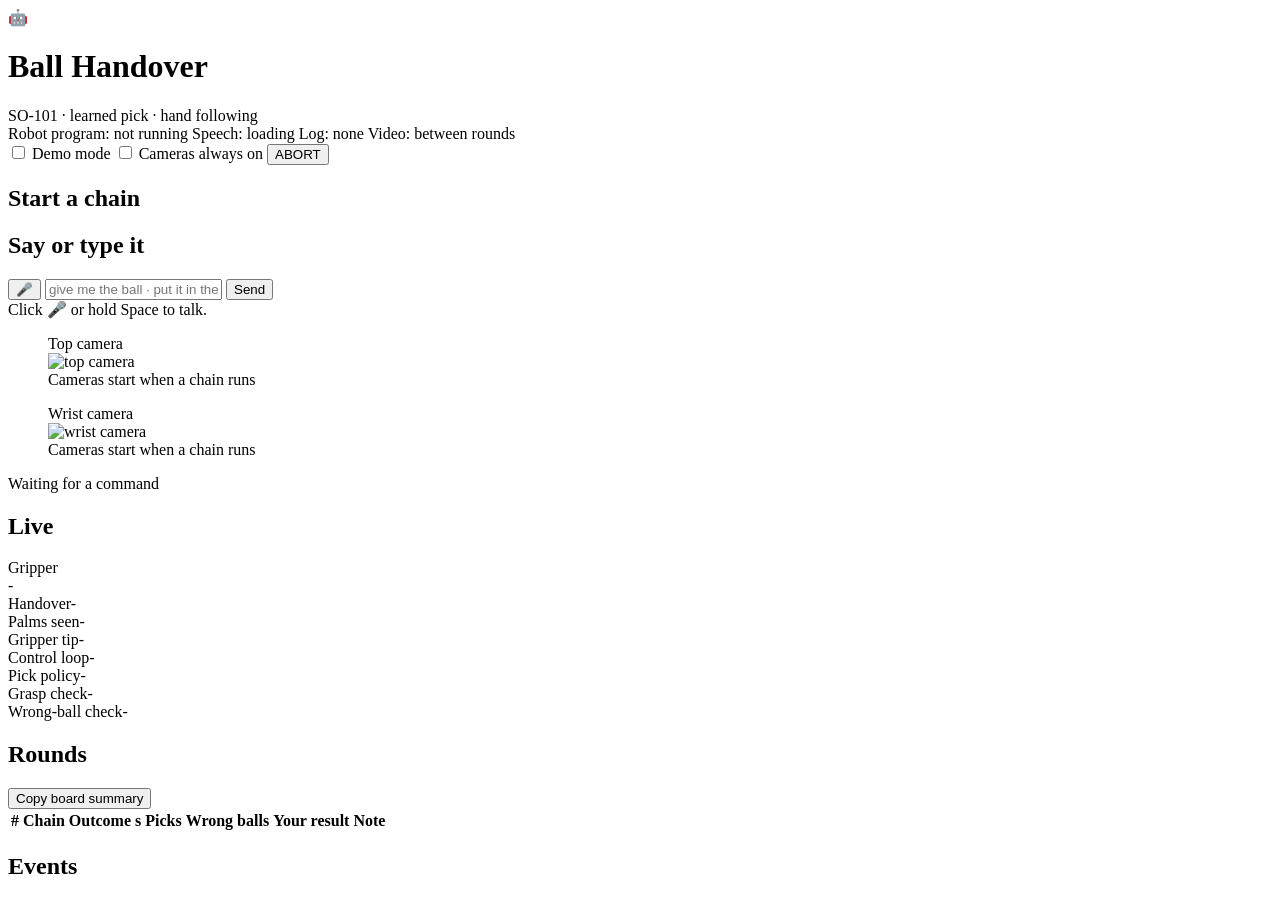
==== scripts/dashboard/static/index.html @ df3107eb "dashboard: a video of every round next to the log, both cameras, frame times on the log's clock <log" ====
<!doctype html>
<html lang="en">
<head>
  <meta charset="utf-8">
  <meta name="viewport" content="width=device-width, initial-scale=1">
  <title>Ball Handover</title>
  <link rel="stylesheet" href="/static/style.css">
</head>
<body>
  <header>
    <div class="title">
      <span class="logo">🤖</span>
      <div>
        <h1>Ball Handover</h1>
        <div class="subtitle">SO-101 · learned pick · hand following</div>
      </div>
    </div>
    <div class="badges">
      <span id="badge-robot" class="badge off">Robot program: not running</span>
      <span id="badge-speech" class="badge debug">Speech: loading</span>
      <span id="badge-log" class="badge debug">Log: none</span>
      <span id="badge-rec" class="badge debug">Video: between rounds</span>
    </div>
    <div class="header-actions">
      <label class="toggle"><input type="checkbox" id="toggle-demo"> Demo mode</label>
      <label class="toggle debug"><input type="checkbox" id="toggle-cameras"> Cameras always on</label>
      <button id="abort" class="abort" title="Same as a + Enter in the robot program. The power switch is the real stop.">ABORT</button>
    </div>
  </header>

  <main>
    <section class="panel left">
      <h2>Start a chain</h2>
      <div id="tiles" class="tiles"></div>
      <div id="tiles-note" class="note"></div>

      <h2>Say or type it</h2>
      <div id="chat" class="chat"></div>
      <form id="chat-form" class="chat-form">
        <button type="button" id="mic" class="mic" title="Click to talk, click again to send. Or hold Space.">🎤</button>
        <input id="chat-input" autocomplete="off" placeholder="give me the ball · put it in the container">
        <button type="submit">Send</button>
      </form>
      <div id="mic-state" class="note">Click 🎤 or hold Space to talk.</div>
    </section>

    <section class="panel centre">
      <div class="cameras">
        <figure>
          <figcaption>Top camera</figcaption>
          <div class="feed" id="feed-top"><img alt="top camera"><div class="idle">Cameras start when a chain runs</div></div>
        </figure>
        <figure>
          <figcaption>Wrist camera</figcaption>
          <div class="feed" id="feed-wrist"><img alt="wrist camera"><div class="idle">Cameras start when a chain runs</div></div>
        </figure>
      </div>
      <div class="round-head">
        <div id="round-title" class="round-title">Waiting for a command</div>
        <div id="round-chain" class="round-chain"></div>
      </div>
      <div id="states" class="states"></div>
      <div class="budget"><div id="budget-bar"></div><span id="budget-text"></span></div>
    </section>

    <section class="panel right debug">
      <h2>Live</h2>
      <div class="live">
        <div class="metric">
          <label>Gripper</label>
          <div class="gauge"><div class="band" id="hold-band"></div><div class="needle" id="gripper-needle"></div></div>
          <span id="gripper-value">-</span>
        </div>
        <div class="metric"><label>Handover</label><span id="give-mode" class="chip">-</span></div>
        <div class="metric"><label>Palms seen</label><span id="palms">-</span></div>
        <div class="metric"><label>Gripper tip</label><span id="tip">-</span></div>
        <div class="metric"><label>Control loop</label><span id="loop-hz">-</span></div>
        <div class="metric"><label>Pick policy</label><span id="policy" class="small">-</span></div>
        <div class="metric"><label>Grasp check</label><span id="grasp" class="small">-</span></div>
        <div class="metric"><label>Wrong-ball check</label><span id="held" class="small">-</span></div>
      </div>
    </section>
  </main>

  <section class="panel bottom debug">
    <div class="bottom-head">
      <h2>Rounds</h2>
      <div id="tally" class="tally"></div>
      <button id="summary">Copy board summary</button>
    </div>
    <table class="rounds">
      <thead><tr><th>#</th><th>Chain</th><th>Outcome</th><th>s</th><th>Picks</th><th>Wrong balls</th><th>Your result</th><th>Note</th></tr></thead>
      <tbody id="rounds"></tbody>
    </table>
    <h2>Events</h2>
    <div id="events" class="events"></div>
  </section>

  <dialog id="summary-dialog">
    <p>Copied to the clipboard. Paste it on the board:</p>
    <textarea id="summary-text" rows="14" readonly></textarea>
    <form method="dialog"><button>Close</button></form>
  </dialog>

  <script src="/static/app.js"></script>
</body>
</html>
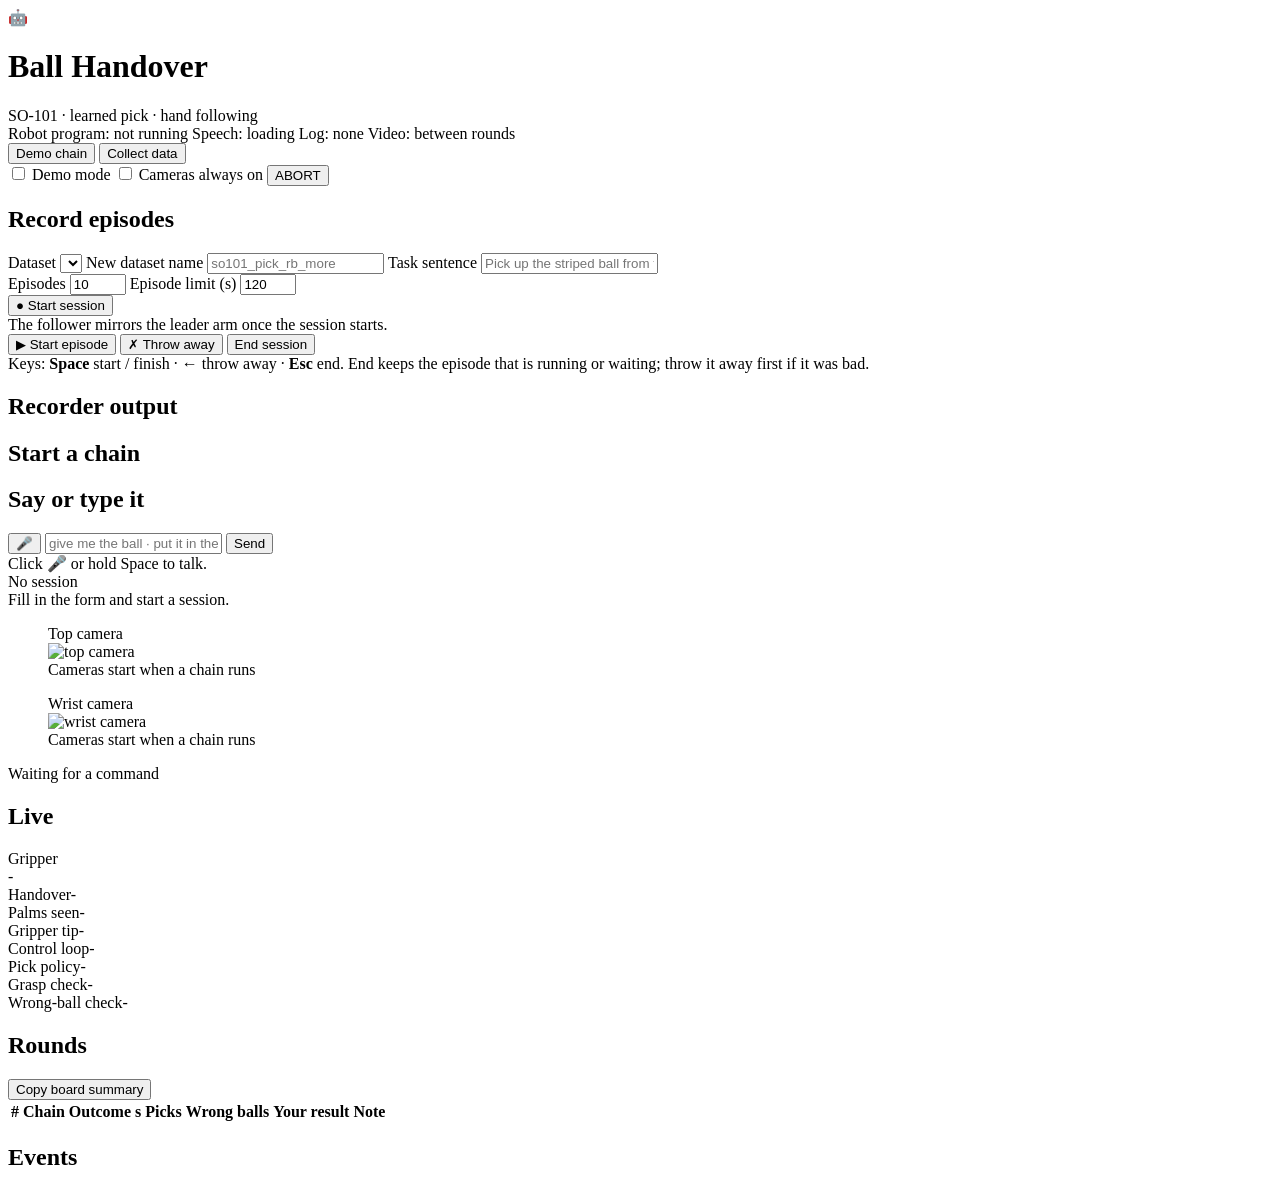
==== commit 4686c501: "dashboard: record episodes from the page (Collect data), the same lerobot-record run as record.sh sc" ====
--- a/scripts/dashboard/static/index.html
+++ b/scripts/dashboard/static/index.html
@@ -19,17 +19,53 @@
       <span id="badge-robot" class="badge off">Robot program: not running</span>
       <span id="badge-speech" class="badge debug">Speech: loading</span>
       <span id="badge-log" class="badge debug">Log: none</span>
-      <span id="badge-rec" class="badge debug">Video: between rounds</span>
+      <span id="badge-rec" class="badge debug chain-only">Video: between rounds</span>
     </div>
     <div class="header-actions">
-      <label class="toggle"><input type="checkbox" id="toggle-demo"> Demo mode</label>
-      <label class="toggle debug"><input type="checkbox" id="toggle-cameras"> Cameras always on</label>
-      <button id="abort" class="abort" title="Same as a + Enter in the robot program. The power switch is the real stop.">ABORT</button>
+      <div class="modes">
+        <button id="mode-chain" class="mode">Demo chain</button>
+        <button id="mode-collect" class="mode">Collect data</button>
+      </div>
+      <label class="toggle chain-only"><input type="checkbox" id="toggle-demo"> Demo mode</label>
+      <label class="toggle debug chain-only"><input type="checkbox" id="toggle-cameras"> Cameras always on</label>
+      <button id="abort" class="abort chain-only" title="Same as a + Enter in the robot program. The power switch is the real stop.">ABORT</button>
     </div>
   </header>
 
   <main>
-    <section class="panel left">
+    <section class="panel left collect-only">
+      <h2>Record episodes</h2>
+      <form id="collect-form" class="collect-form">
+        <label>Dataset
+          <select id="collect-dataset"></select>
+        </label>
+        <label id="collect-new-label">New dataset name
+          <input id="collect-name" autocomplete="off" placeholder="so101_pick_rb_more">
+        </label>
+        <label>Task sentence
+          <input id="collect-task" autocomplete="off" placeholder="Pick up the striped ball from the bowl of red and blue balls">
+        </label>
+        <div id="collect-task-note" class="note"></div>
+        <div class="collect-numbers">
+          <label>Episodes <input id="collect-episodes" type="number" min="1" max="200" value="10"></label>
+          <label>Episode limit (s) <input id="collect-limit" type="number" min="10" max="600" value="120"></label>
+        </div>
+        <button id="collect-start" class="collect-start" type="submit">● Start session</button>
+        <div id="collect-start-note" class="note">The follower mirrors the leader arm once the session starts.</div>
+      </form>
+
+      <div class="collect-controls">
+        <button id="collect-next" class="ctl next" title="Space">▶ Start episode</button>
+        <button id="collect-discard" class="ctl discard" title="Left arrow">✗ Throw away</button>
+        <button id="collect-stop" class="ctl stop" title="Esc">End session</button>
+        <button id="collect-force" class="ctl force" hidden>Force stop (Ctrl+C)</button>
+      </div>
+      <div class="note">Keys: <b>Space</b> start / finish · <b>←</b> throw away · <b>Esc</b> end. End keeps the episode that is running or waiting; throw it away first if it was bad.</div>
+      <h2>Recorder output</h2>
+      <pre id="collect-output" class="collect-output"></pre>
+    </section>
+
+    <section class="panel left chain-only">
       <h2>Start a chain</h2>
       <div id="tiles" class="tiles"></div>
       <div id="tiles-note" class="note"></div>
@@ -45,6 +81,12 @@
     </section>
 
     <section class="panel centre">
+      <div id="collect-banner" class="collect-banner collect-only">
+        <div id="collect-title" class="collect-title">No session</div>
+        <div id="collect-hint" class="collect-hint">Fill in the form and start a session.</div>
+        <div class="budget"><div id="collect-bar"></div><span id="collect-time"></span></div>
+      </div>
+      <div id="collect-counts" class="collect-counts collect-only"></div>
       <div class="cameras">
         <figure>
           <figcaption>Top camera</figcaption>
@@ -55,15 +97,15 @@
           <div class="feed" id="feed-wrist"><img alt="wrist camera"><div class="idle">Cameras start when a chain runs</div></div>
         </figure>
       </div>
-      <div class="round-head">
+      <div class="round-head chain-only">
         <div id="round-title" class="round-title">Waiting for a command</div>
         <div id="round-chain" class="round-chain"></div>
       </div>
-      <div id="states" class="states"></div>
-      <div class="budget"><div id="budget-bar"></div><span id="budget-text"></span></div>
+      <div id="states" class="states chain-only"></div>
+      <div class="budget chain-only"><div id="budget-bar"></div><span id="budget-text"></span></div>
     </section>
 
-    <section class="panel right debug">
+    <section class="panel right debug chain-only">
       <h2>Live</h2>
       <div class="live">
         <div class="metric">
@@ -82,7 +124,7 @@
     </section>
   </main>
 
-  <section class="panel bottom debug">
+  <section class="panel bottom debug chain-only">
     <div class="bottom-head">
       <h2>Rounds</h2>
       <div id="tally" class="tally"></div>
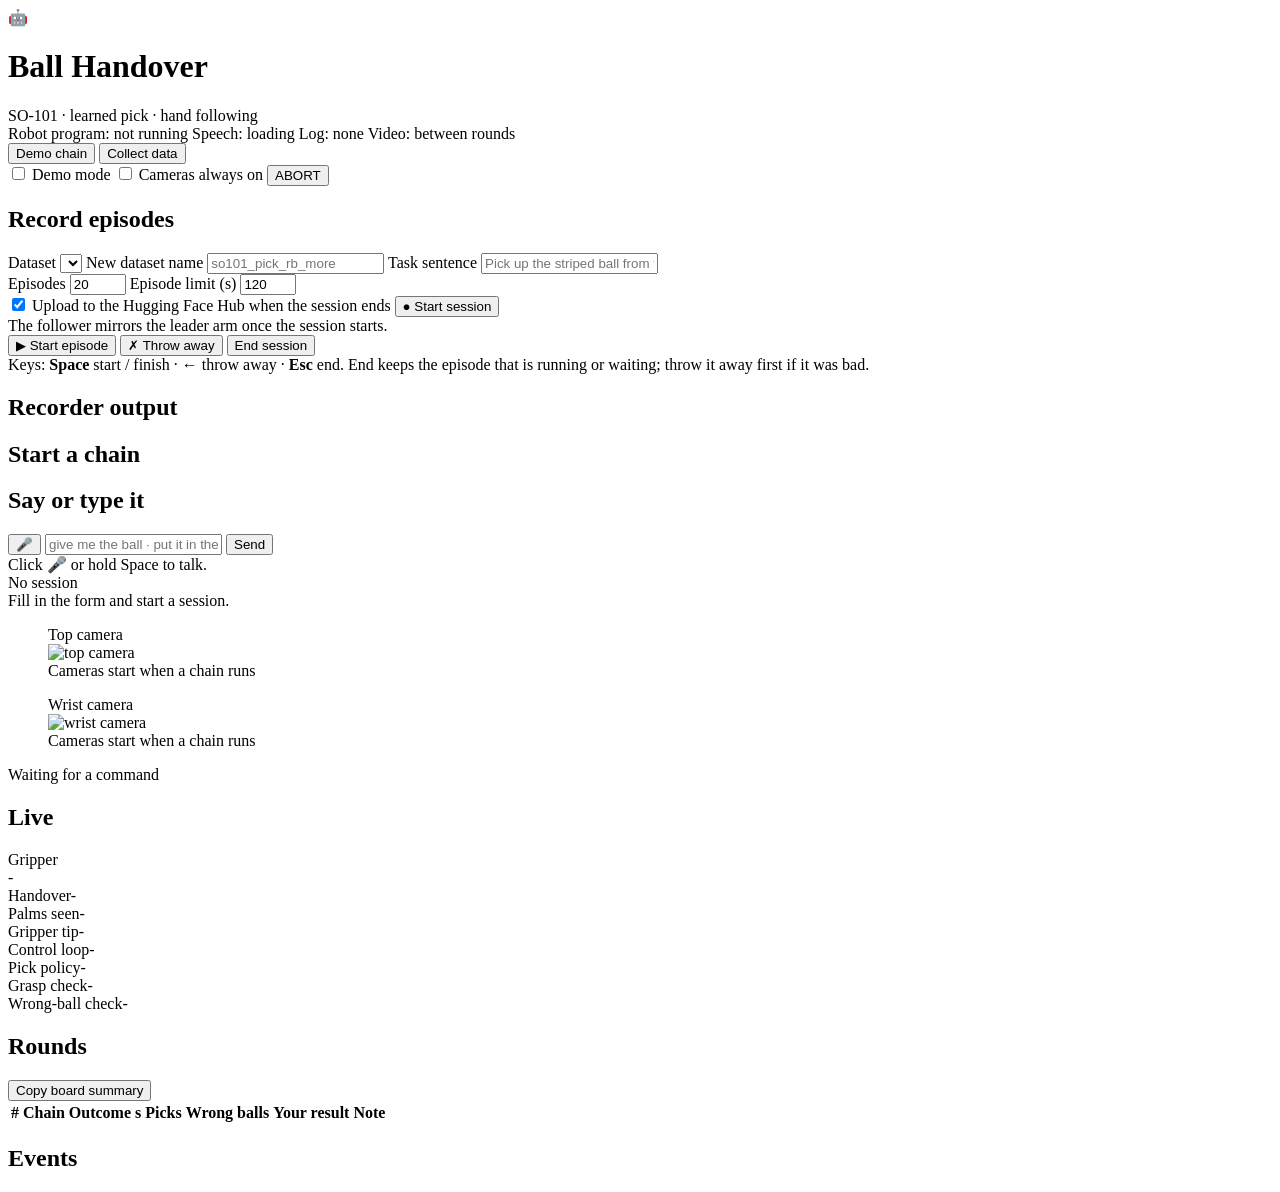
==== commit a31d5363: "dashboard: upload each collect session to the Hub when it ends, with retry; 20 episodes by default r" ====
--- a/scripts/dashboard/static/index.html
+++ b/scripts/dashboard/static/index.html
@@ -47,9 +47,10 @@
         </label>
         <div id="collect-task-note" class="note"></div>
         <div class="collect-numbers">
-          <label>Episodes <input id="collect-episodes" type="number" min="1" max="200" value="10"></label>
+          <label>Episodes <input id="collect-episodes" type="number" min="1" max="200" value="20"></label>
           <label>Episode limit (s) <input id="collect-limit" type="number" min="10" max="600" value="120"></label>
         </div>
+        <label class="check"><input id="collect-upload" type="checkbox" checked> Upload to the Hugging Face Hub when the session ends</label>
         <button id="collect-start" class="collect-start" type="submit">● Start session</button>
         <div id="collect-start-note" class="note">The follower mirrors the leader arm once the session starts.</div>
       </form>
@@ -59,6 +60,7 @@
         <button id="collect-discard" class="ctl discard" title="Left arrow">✗ Throw away</button>
         <button id="collect-stop" class="ctl stop" title="Esc">End session</button>
         <button id="collect-force" class="ctl force" hidden>Force stop (Ctrl+C)</button>
+        <button id="collect-upload-now" class="ctl upload" hidden>⇪ Upload to the Hub</button>
       </div>
       <div class="note">Keys: <b>Space</b> start / finish · <b>←</b> throw away · <b>Esc</b> end. End keeps the episode that is running or waiting; throw it away first if it was bad.</div>
       <h2>Recorder output</h2>
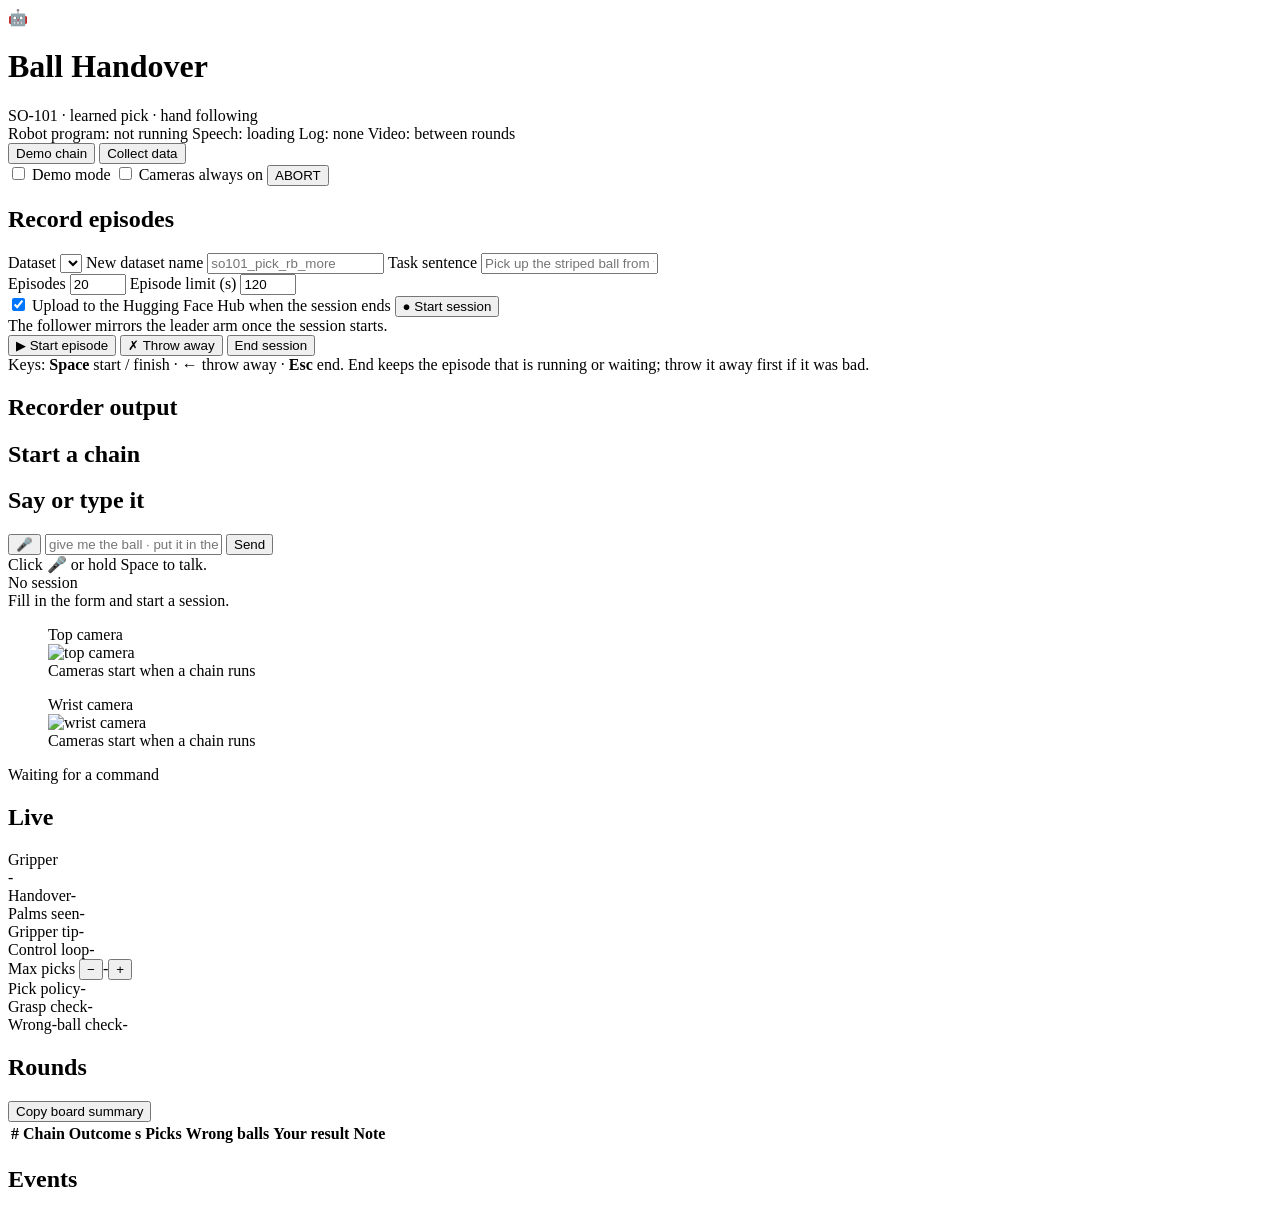
==== commit 6c825cb7: "dashboard: set max picks live from the Live panel, also during a round" ====
--- a/scripts/dashboard/static/index.html
+++ b/scripts/dashboard/static/index.html
@@ -119,6 +119,9 @@
         <div class="metric"><label>Palms seen</label><span id="palms">-</span></div>
         <div class="metric"><label>Gripper tip</label><span id="tip">-</span></div>
         <div class="metric"><label>Control loop</label><span id="loop-hz">-</span></div>
+        <div class="metric"><label>Max picks</label>
+          <span class="stepper"><button id="picks-down">−</button><span id="max-picks">-</span><button id="picks-up">+</button></span>
+        </div>
         <div class="metric"><label>Pick policy</label><span id="policy" class="small">-</span></div>
         <div class="metric"><label>Grasp check</label><span id="grasp" class="small">-</span></div>
         <div class="metric"><label>Wrong-ball check</label><span id="held" class="small">-</span></div>
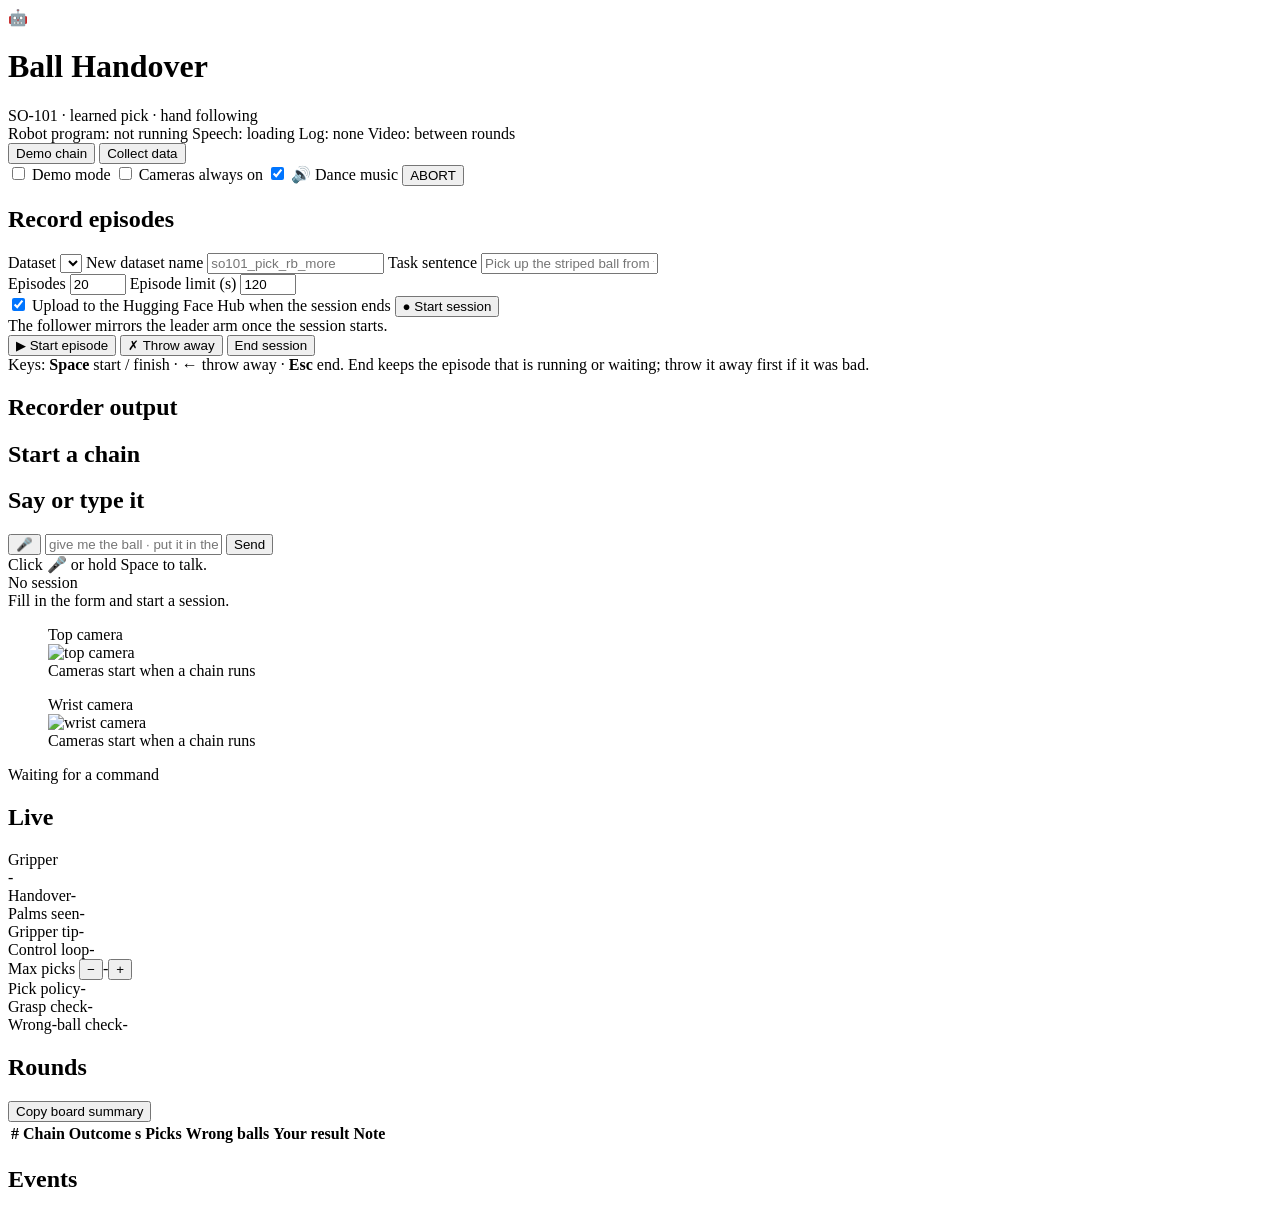
==== commit e235ae73: "dashboard: play 10 s of music when a dance starts The dashboard page plays a generated chiptune (or " ====
--- a/scripts/dashboard/static/index.html
+++ b/scripts/dashboard/static/index.html
@@ -28,6 +28,7 @@
       </div>
       <label class="toggle chain-only"><input type="checkbox" id="toggle-demo"> Demo mode</label>
       <label class="toggle debug chain-only"><input type="checkbox" id="toggle-cameras"> Cameras always on</label>
+      <label class="toggle chain-only" title="Plays on this computer's speakers when a dance starts"><input type="checkbox" id="toggle-music" checked> 🔊 Dance music</label>
       <button id="abort" class="abort chain-only" title="Same as a + Enter in the robot program. The power switch is the real stop.">ABORT</button>
     </div>
   </header>
@@ -149,6 +150,7 @@
     <form method="dialog"><button>Close</button></form>
   </dialog>
 
+  <script src="/static/music.js"></script>
   <script src="/static/app.js"></script>
 </body>
 </html>
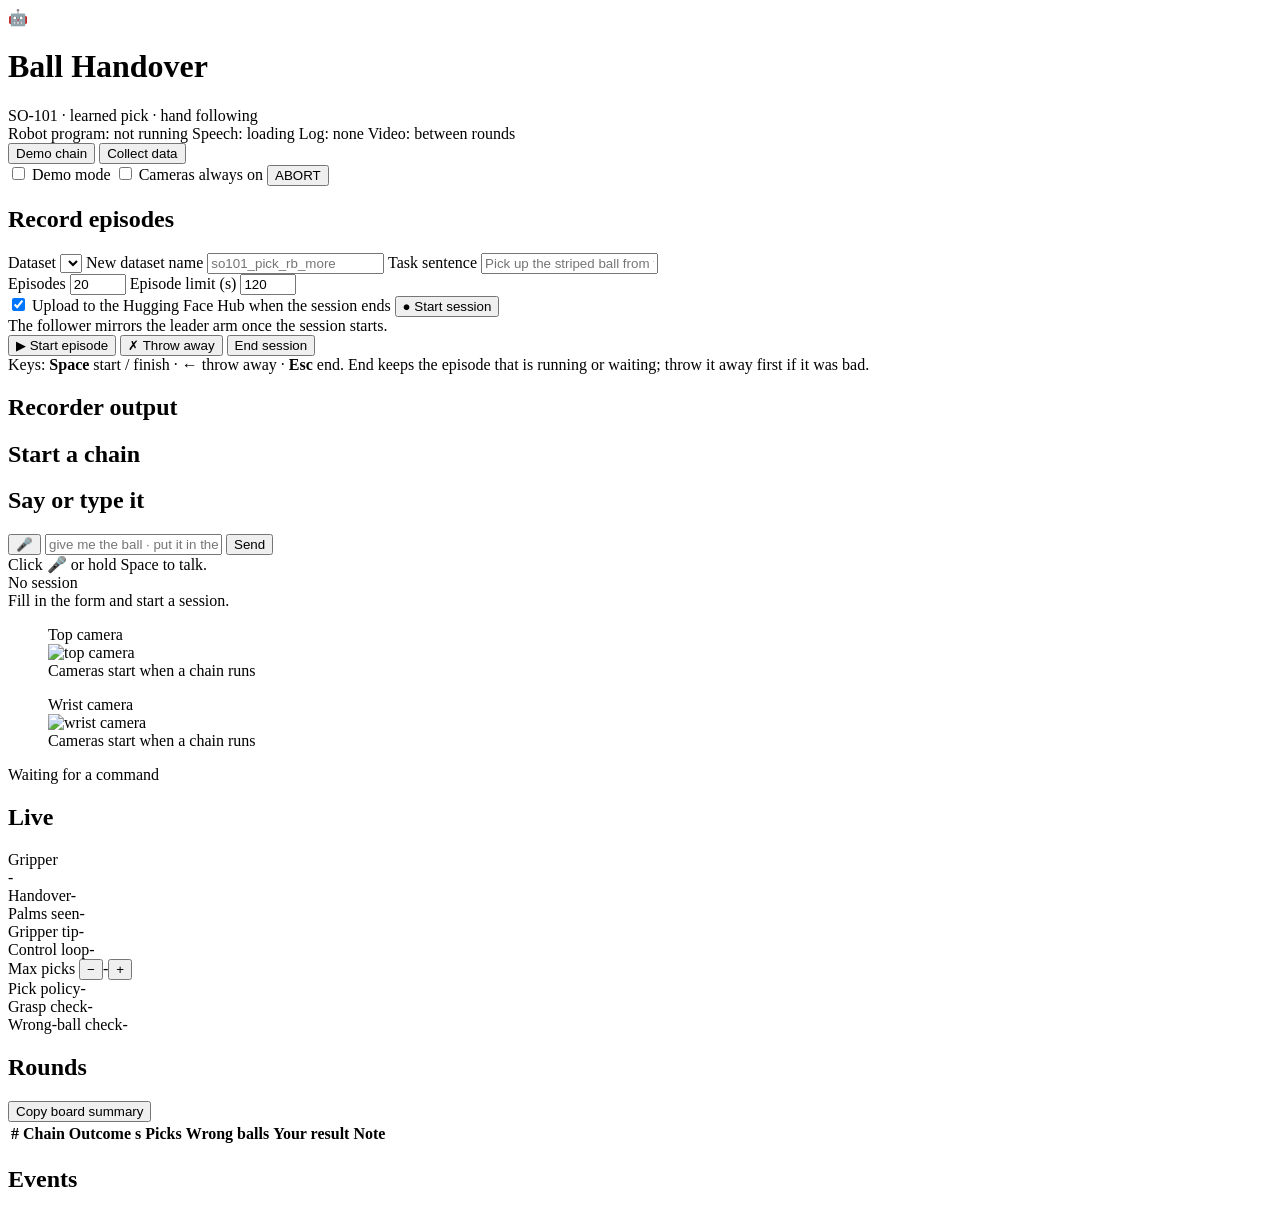
==== commit ceb2fa6d: "Merge main (#68, #69, #43) into multistep-supervisor # Conflicts: #	scripts/supervisor/commands.py #" ====
--- a/scripts/dashboard/static/index.html
+++ b/scripts/dashboard/static/index.html
@@ -28,7 +28,6 @@
       </div>
       <label class="toggle chain-only"><input type="checkbox" id="toggle-demo"> Demo mode</label>
       <label class="toggle debug chain-only"><input type="checkbox" id="toggle-cameras"> Cameras always on</label>
-      <label class="toggle chain-only" title="Plays on this computer's speakers when a dance starts"><input type="checkbox" id="toggle-music" checked> 🔊 Dance music</label>
       <button id="abort" class="abort chain-only" title="Same as a + Enter in the robot program. The power switch is the real stop.">ABORT</button>
     </div>
   </header>
@@ -150,7 +149,6 @@
     <form method="dialog"><button>Close</button></form>
   </dialog>
 
-  <script src="/static/music.js"></script>
   <script src="/static/app.js"></script>
 </body>
 </html>
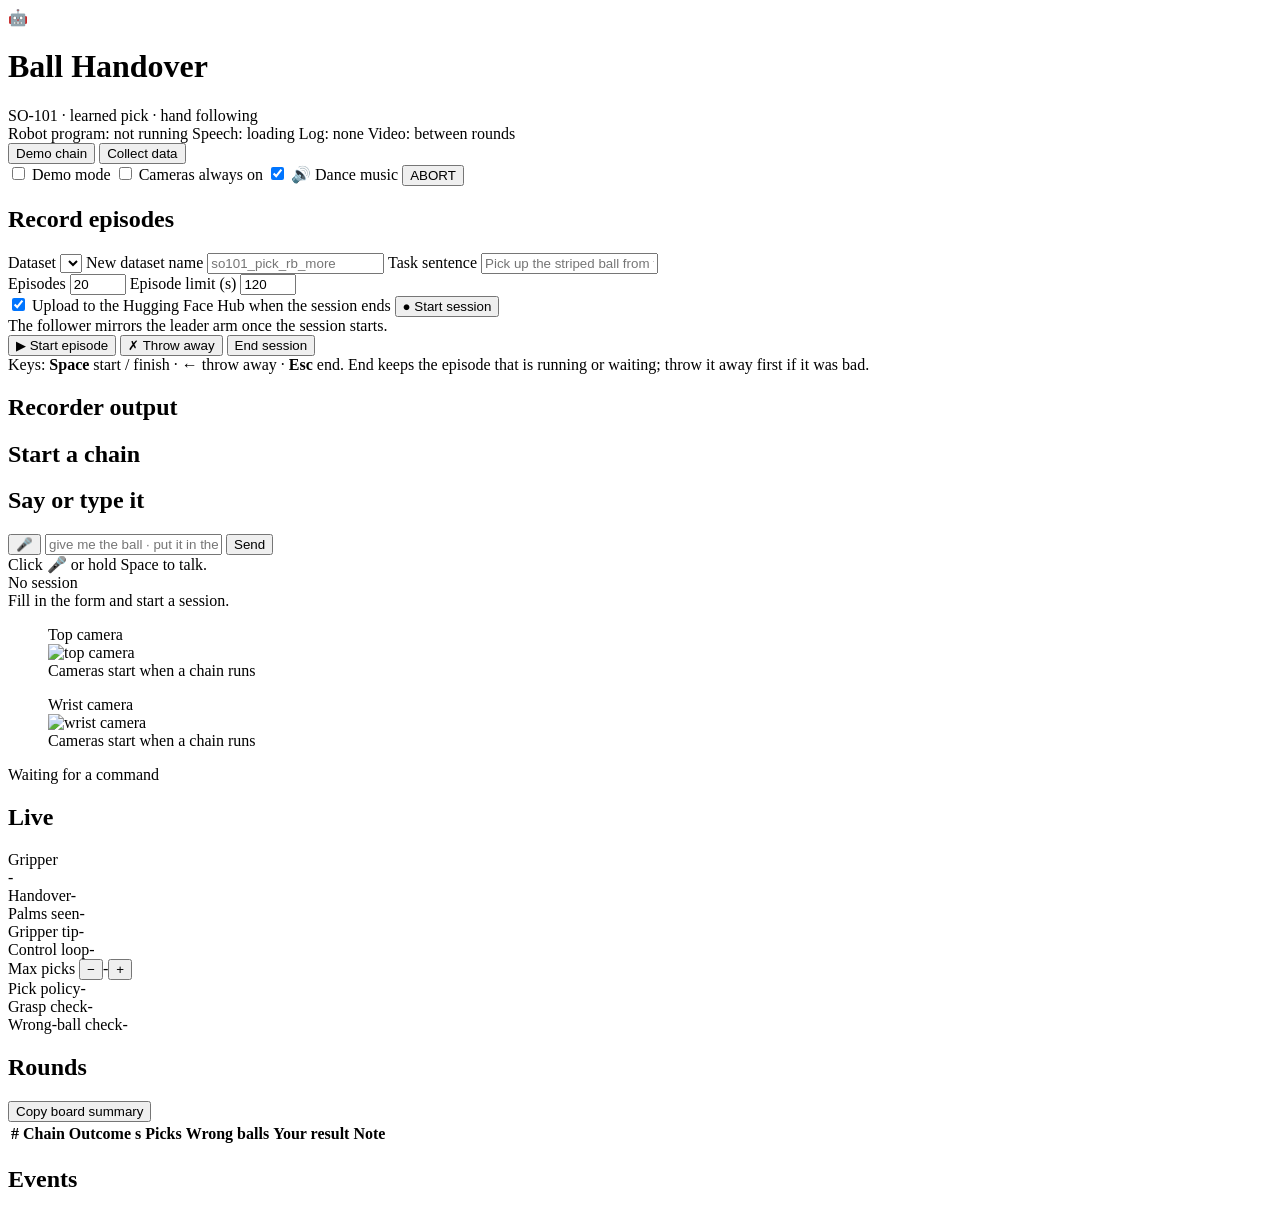
==== commit f5eaa2f4: "Merge main into Space0code/grey-out-bite" ====
--- a/scripts/dashboard/static/index.html
+++ b/scripts/dashboard/static/index.html
@@ -28,6 +28,7 @@
       </div>
       <label class="toggle chain-only"><input type="checkbox" id="toggle-demo"> Demo mode</label>
       <label class="toggle debug chain-only"><input type="checkbox" id="toggle-cameras"> Cameras always on</label>
+      <label class="toggle chain-only" title="Plays on this computer's speakers when a dance starts"><input type="checkbox" id="toggle-music" checked> 🔊 Dance music</label>
       <button id="abort" class="abort chain-only" title="Same as a + Enter in the robot program. The power switch is the real stop.">ABORT</button>
     </div>
   </header>
@@ -149,6 +150,7 @@
     <form method="dialog"><button>Close</button></form>
   </dialog>
 
+  <script src="/static/music.js"></script>
   <script src="/static/app.js"></script>
 </body>
 </html>
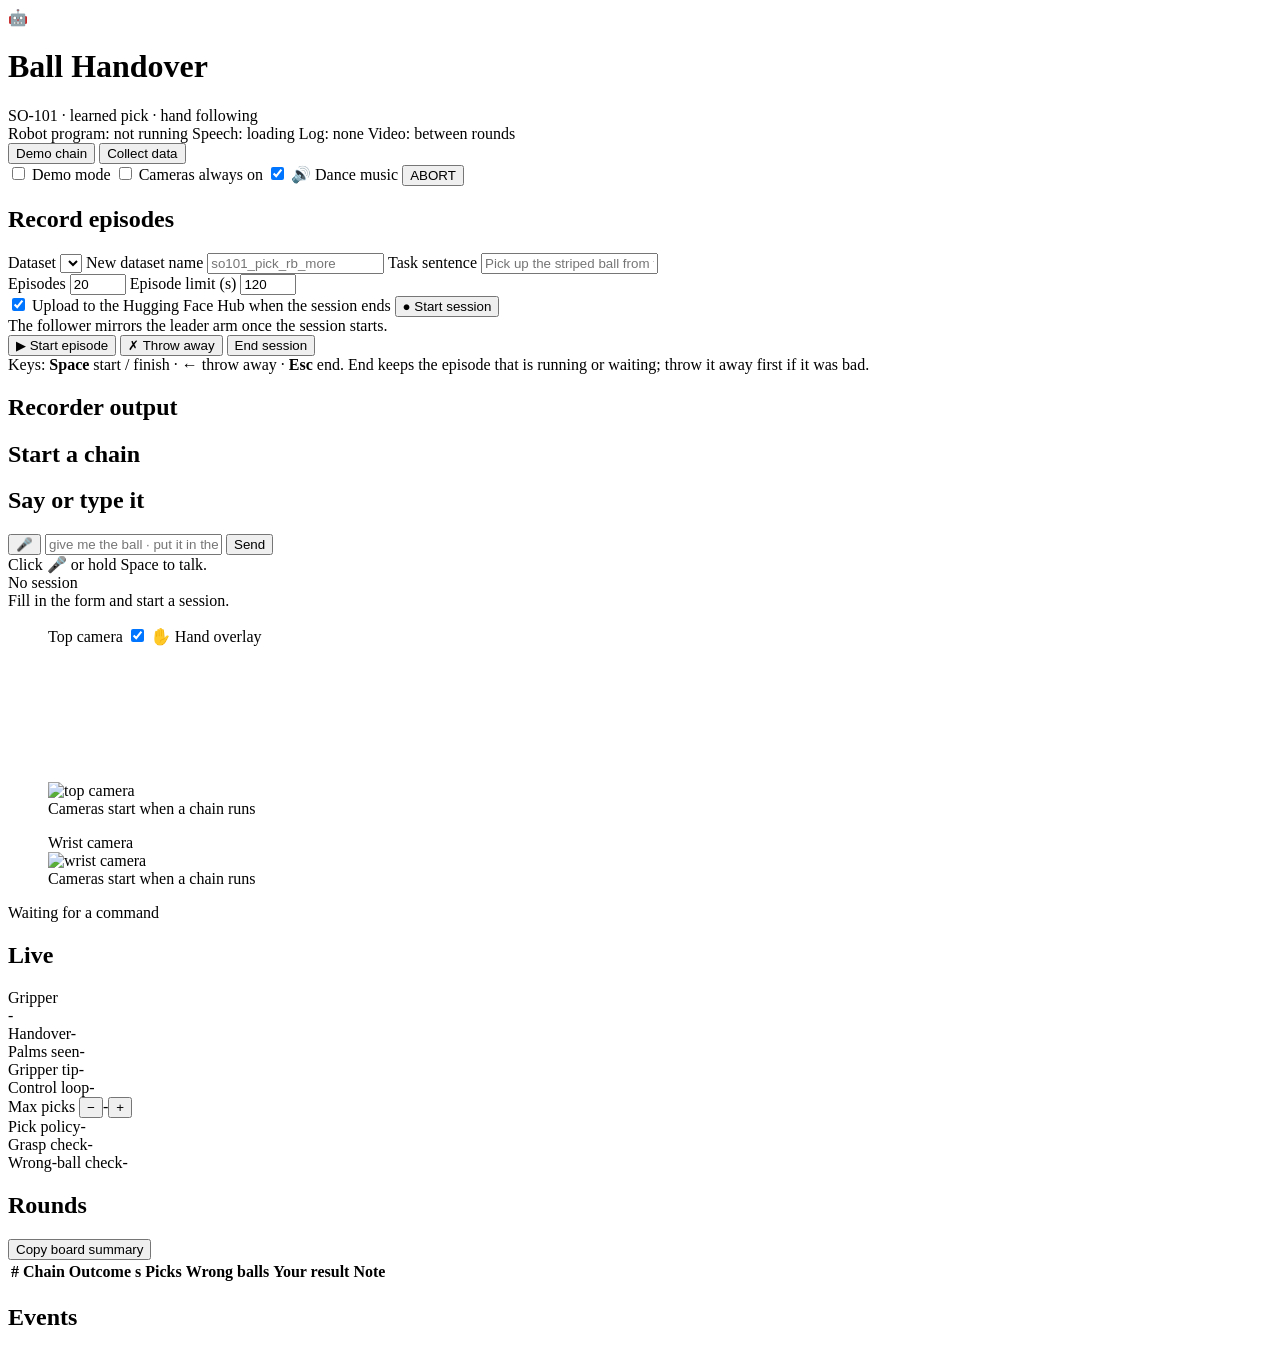
==== commit 53e20928: "dashboard: live hand overlay on the top camera The hand tracker sends one extra UDP datagram per fra" ====
--- a/scripts/dashboard/static/index.html
+++ b/scripts/dashboard/static/index.html
@@ -92,8 +92,10 @@
       <div id="collect-counts" class="collect-counts collect-only"></div>
       <div class="cameras">
         <figure>
-          <figcaption>Top camera</figcaption>
-          <div class="feed" id="feed-top"><img alt="top camera"><div class="idle">Cameras start when a chain runs</div></div>
+          <figcaption>Top camera
+            <label class="toggle overlay-toggle" title="Hand skeleton from the hand tracker; green = open palm offered"><input type="checkbox" id="toggle-hand" checked> ✋ Hand overlay</label>
+          </figcaption>
+          <div class="feed" id="feed-top"><img alt="top camera"><canvas class="overlay" id="overlay-top"></canvas><div class="idle">Cameras start when a chain runs</div></div>
         </figure>
         <figure>
           <figcaption>Wrist camera</figcaption>
